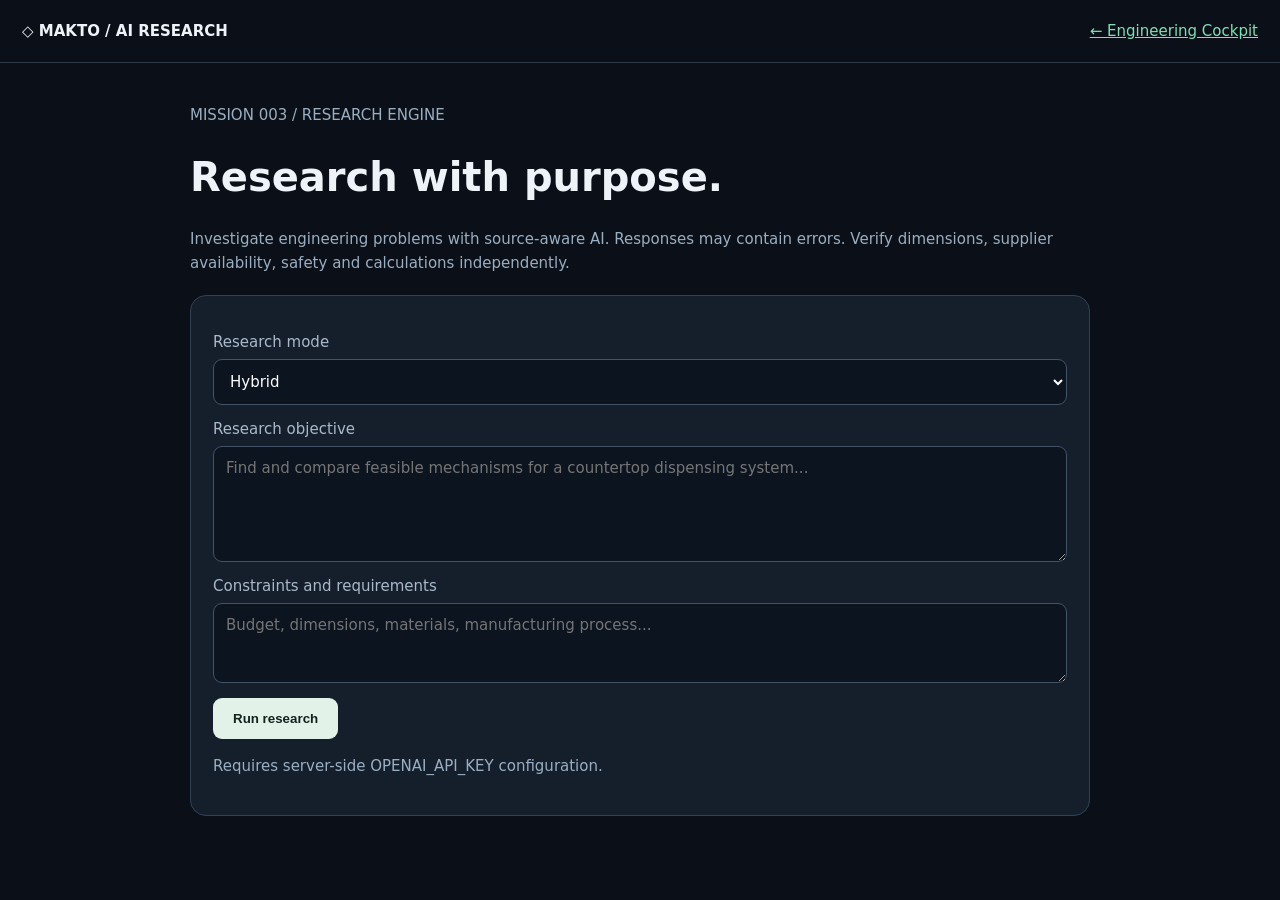
==== research.html @ 58c83138 "feat: add interactive AI research interface" ====
<!doctype html><html lang="en"><head><meta charset="utf-8"><meta name="viewport" content="width=device-width,initial-scale=1"><title>MAKTO AI Research</title><style>body{margin:0;background:#0b1018;color:#edf3f8;font:15px system-ui}header{padding:22px;border-bottom:1px solid #2c3949;display:flex;justify-content:space-between;gap:12px}main{max-width:900px;margin:40px auto;padding:0 20px}h1{font-size:40px}p{color:#9aaec2;line-height:1.6}form,.result{background:#151f2c;border:1px solid #324154;border-radius:16px;padding:22px;margin:20px 0}label{display:block;margin:15px 0;color:#a9b9c9}textarea,select{display:block;margin-top:8px;width:100%;box-sizing:border-box;padding:12px;background:#0c1420;color:white;border:1px solid #435267;border-radius:9px;font:inherit}button{background:#e2f2e9;color:#12231c;border:0;border-radius:9px;padding:13px 20px;font-weight:700;cursor:pointer}button:disabled{opacity:.5}a{color:#80deb3}.result{white-space:pre-wrap;overflow-wrap:anywhere;line-height:1.65}#sources{white-space:normal}</style></head><body><header><b>◇ MAKTO / AI RESEARCH</b><a href="engine.html">← Engineering Cockpit</a></header><main><p>MISSION 003 / RESEARCH ENGINE</p><h1>Research with purpose.</h1><p>Investigate engineering problems with source-aware AI. Responses may contain errors. Verify dimensions, supplier availability, safety and calculations independently.</p><form id="research"><label>Research mode<select id="mode"><option>Hybrid</option><option>Open exploration</option><option>Goal-directed</option></select></label><label>Research objective<textarea id="brief" rows="5" maxlength="6000" required placeholder="Find and compare feasible mechanisms for a countertop dispensing system..."></textarea></label><label>Constraints and requirements<textarea id="requirements" rows="3" maxlength="4000" placeholder="Budget, dimensions, materials, manufacturing process..."></textarea></label><button id="run" type="submit">Run research</button><p id="status">Requires server-side OPENAI_API_KEY configuration.</p></form><div id="result" class="result" hidden></div><div id="sources"></div></main><script>document.querySelector('#research').onsubmit=async e=>{e.preventDefault();const btn=document.querySelector('#run'),status=document.querySelector('#status'),result=document.querySelector('#result'),sources=document.querySelector('#sources');btn.disabled=true;status.textContent='Researching (up to 25 seconds)...';result.hidden=true;sources.replaceChildren();try{const response=await fetch('/api/research',{method:'POST',headers:{'Content-Type':'application/json'},body:JSON.stringify({mode:document.querySelector('#mode').value,brief:document.querySelector('#brief').value,requirements:document.querySelector('#requirements').value})});const data=await response.json();if(!response.ok)throw Error(data.error||'Request failed');result.textContent=data.answer;result.hidden=false;for(const c of data.citations||[]){try{const u=new URL(c.url);if(!['https:','http:'].includes(u.protocol))continue;const p=document.createElement('p'),a=document.createElement('a');a.href=u.href;a.target='_blank';a.rel='noopener noreferrer';a.textContent=c.title||u.hostname;p.append(a);sources.append(p)}catch{}}status.textContent='Research completed. Review all claims and citations.'}catch(err){status.textContent='Unable to run research: '+err.message}finally{btn.disabled=false}};</script></body></html>
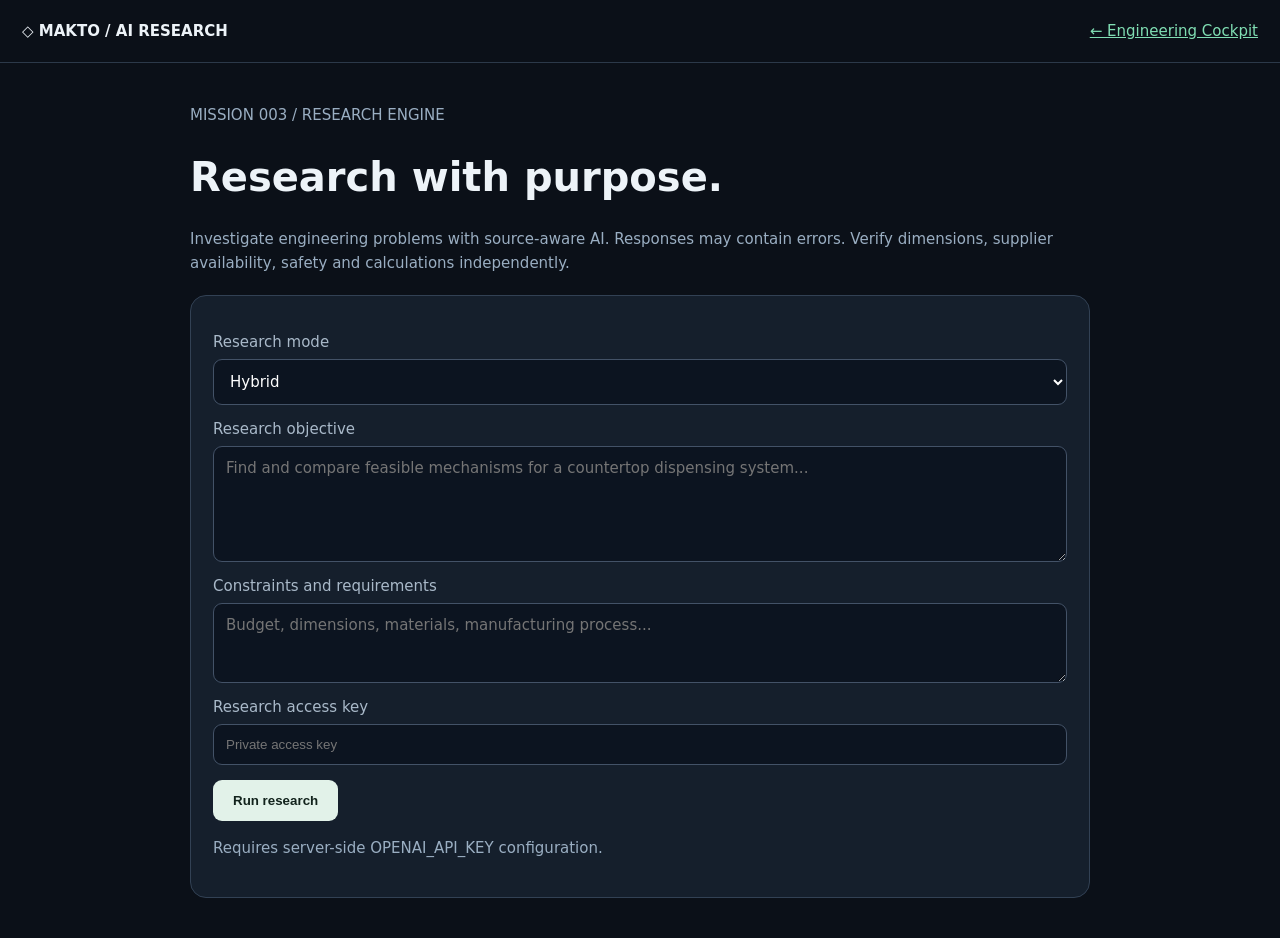
==== commit bcefa1ed: "security: add access key input without browser persistence" ====
--- a/research.html
+++ b/research.html
@@ -1 +1 @@
-<!doctype html><html lang="en"><head><meta charset="utf-8"><meta name="viewport" content="width=device-width,initial-scale=1"><title>MAKTO AI Research</title><style>body{margin:0;background:#0b1018;color:#edf3f8;font:15px system-ui}header{padding:22px;border-bottom:1px solid #2c3949;display:flex;justify-content:space-between;gap:12px}main{max-width:900px;margin:40px auto;padding:0 20px}h1{font-size:40px}p{color:#9aaec2;line-height:1.6}form,.result{background:#151f2c;border:1px solid #324154;border-radius:16px;padding:22px;margin:20px 0}label{display:block;margin:15px 0;color:#a9b9c9}textarea,select{display:block;margin-top:8px;width:100%;box-sizing:border-box;padding:12px;background:#0c1420;color:white;border:1px solid #435267;border-radius:9px;font:inherit}button{background:#e2f2e9;color:#12231c;border:0;border-radius:9px;padding:13px 20px;font-weight:700;cursor:pointer}button:disabled{opacity:.5}a{color:#80deb3}.result{white-space:pre-wrap;overflow-wrap:anywhere;line-height:1.65}#sources{white-space:normal}</style></head><body><header><b>◇ MAKTO / AI RESEARCH</b><a href="engine.html">← Engineering Cockpit</a></header><main><p>MISSION 003 / RESEARCH ENGINE</p><h1>Research with purpose.</h1><p>Investigate engineering problems with source-aware AI. Responses may contain errors. Verify dimensions, supplier availability, safety and calculations independently.</p><form id="research"><label>Research mode<select id="mode"><option>Hybrid</option><option>Open exploration</option><option>Goal-directed</option></select></label><label>Research objective<textarea id="brief" rows="5" maxlength="6000" required placeholder="Find and compare feasible mechanisms for a countertop dispensing system..."></textarea></label><label>Constraints and requirements<textarea id="requirements" rows="3" maxlength="4000" placeholder="Budget, dimensions, materials, manufacturing process..."></textarea></label><button id="run" type="submit">Run research</button><p id="status">Requires server-side OPENAI_API_KEY configuration.</p></form><div id="result" class="result" hidden></div><div id="sources"></div></main><script>document.querySelector('#research').onsubmit=async e=>{e.preventDefault();const btn=document.querySelector('#run'),status=document.querySelector('#status'),result=document.querySelector('#result'),sources=document.querySelector('#sources');btn.disabled=true;status.textContent='Researching (up to 25 seconds)...';result.hidden=true;sources.replaceChildren();try{const response=await fetch('/api/research',{method:'POST',headers:{'Content-Type':'application/json'},body:JSON.stringify({mode:document.querySelector('#mode').value,brief:document.querySelector('#brief').value,requirements:document.querySelector('#requirements').value})});const data=await response.json();if(!response.ok)throw Error(data.error||'Request failed');result.textContent=data.answer;result.hidden=false;for(const c of data.citations||[]){try{const u=new URL(c.url);if(!['https:','http:'].includes(u.protocol))continue;const p=document.createElement('p'),a=document.createElement('a');a.href=u.href;a.target='_blank';a.rel='noopener noreferrer';a.textContent=c.title||u.hostname;p.append(a);sources.append(p)}catch{}}status.textContent='Research completed. Review all claims and citations.'}catch(err){status.textContent='Unable to run research: '+err.message}finally{btn.disabled=false}};</script></body></html>+<!doctype html><html lang="en"><head><meta charset="utf-8"><meta name="viewport" content="width=device-width,initial-scale=1"><title>MAKTO AI Research</title><style>body{margin:0;background:#0b1018;color:#edf3f8;font:15px system-ui}header{padding:22px;border-bottom:1px solid #2c3949;display:flex;justify-content:space-between;gap:12px}main{max-width:900px;margin:40px auto;padding:0 20px}h1{font-size:40px}p{color:#9aaec2;line-height:1.6}form,.result{background:#151f2c;border:1px solid #324154;border-radius:16px;padding:22px;margin:20px 0}label{display:block;margin:15px 0;color:#a9b9c9}textarea,select{display:block;margin-top:8px;width:100%;box-sizing:border-box;padding:12px;background:#0c1420;color:white;border:1px solid #435267;border-radius:9px;font:inherit}button{background:#e2f2e9;color:#12231c;border:0;border-radius:9px;padding:13px 20px;font-weight:700;cursor:pointer}button:disabled{opacity:.5}a{color:#80deb3}.result{white-space:pre-wrap;overflow-wrap:anywhere;line-height:1.65}#sources{white-space:normal}</style></head><body><header><b>◇ MAKTO / AI RESEARCH</b><a href="engine.html">← Engineering Cockpit</a></header><main><p>MISSION 003 / RESEARCH ENGINE</p><h1>Research with purpose.</h1><p>Investigate engineering problems with source-aware AI. Responses may contain errors. Verify dimensions, supplier availability, safety and calculations independently.</p><form id="research"><label>Research mode<select id="mode"><option>Hybrid</option><option>Open exploration</option><option>Goal-directed</option></select></label><label>Research objective<textarea id="brief" rows="5" maxlength="6000" required placeholder="Find and compare feasible mechanisms for a countertop dispensing system..."></textarea></label><label>Constraints and requirements<textarea id="requirements" rows="3" maxlength="4000" placeholder="Budget, dimensions, materials, manufacturing process..."></textarea></label><label>Research access key<input id="access" type="password" autocomplete="off" placeholder="Private access key" style="display:block;margin-top:8px;width:100%;box-sizing:border-box;padding:12px;background:#0c1420;color:white;border:1px solid #435267;border-radius:9px"></label><button id="run" type="submit">Run research</button><p id="status">Requires server-side OPENAI_API_KEY configuration.</p></form><div id="result" class="result" hidden></div><div id="sources"></div></main><script>document.querySelector('#research').onsubmit=async e=>{e.preventDefault();const btn=document.querySelector('#run'),status=document.querySelector('#status'),result=document.querySelector('#result'),sources=document.querySelector('#sources');btn.disabled=true;status.textContent='Researching (up to 25 seconds)...';result.hidden=true;sources.replaceChildren();try{const response=await fetch('/api/research',{method:'POST',headers:{'Content-Type':'application/json','x-makto-access-key':document.querySelector('#access').value},body:JSON.stringify({mode:document.querySelector('#mode').value,brief:document.querySelector('#brief').value,requirements:document.querySelector('#requirements').value})});const data=await response.json();if(!response.ok)throw Error(data.error||'Request failed');result.textContent=data.answer;result.hidden=false;for(const c of data.citations||[]){try{const u=new URL(c.url);if(!['https:','http:'].includes(u.protocol))continue;const p=document.createElement('p'),a=document.createElement('a');a.href=u.href;a.target='_blank';a.rel='noopener noreferrer';a.textContent=c.title||u.hostname;p.append(a);sources.append(p)}catch{}}status.textContent='Research completed. Review all claims and citations.'}catch(err){status.textContent='Unable to run research: '+err.message}finally{btn.disabled=false}};</script></body></html>
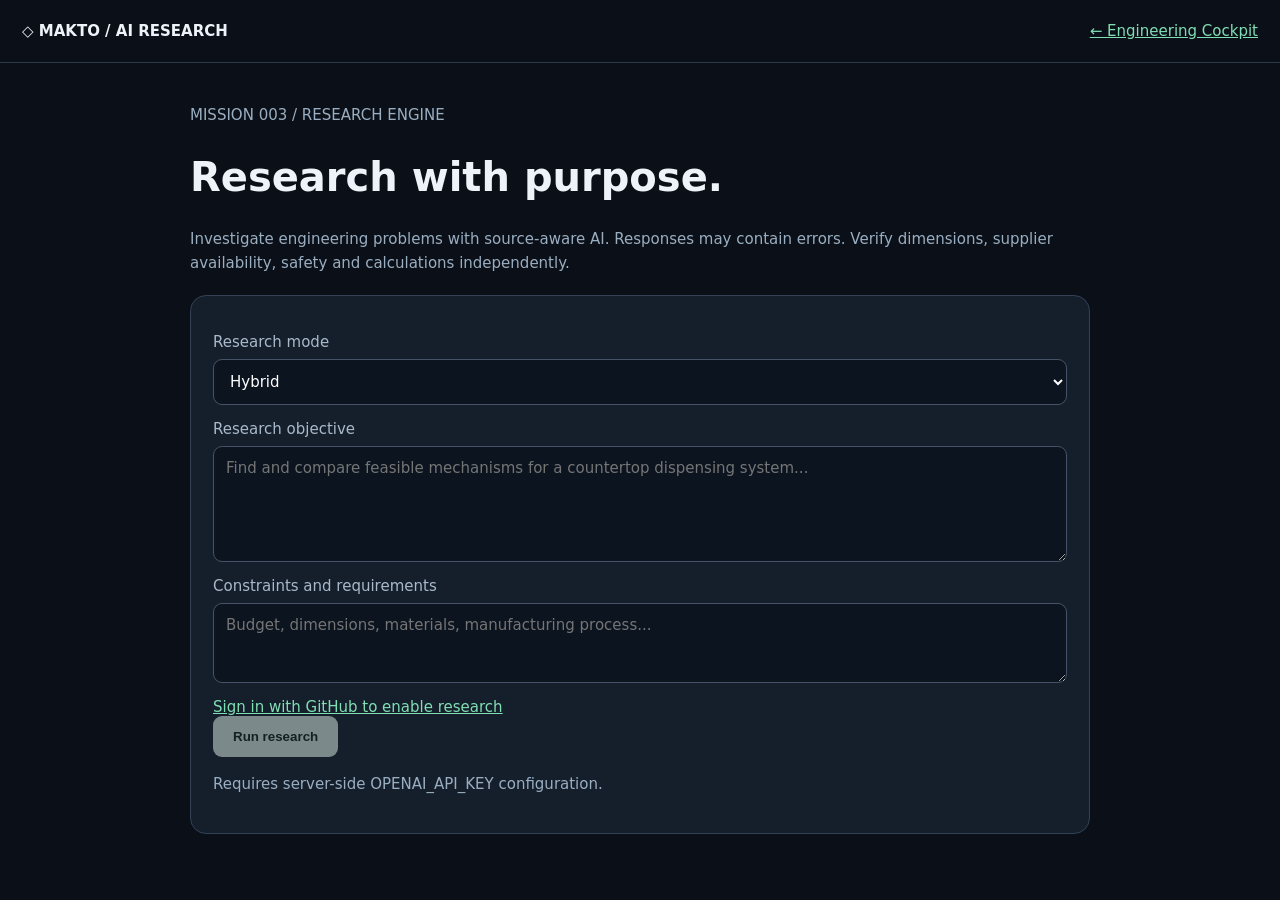
==== commit 5a9fd000: "feat(auth): replace manual access key with GitHub sign-in" ====
--- a/research.html
+++ b/research.html
@@ -1 +1 @@
-<!doctype html><html lang="en"><head><meta charset="utf-8"><meta name="viewport" content="width=device-width,initial-scale=1"><title>MAKTO AI Research</title><style>body{margin:0;background:#0b1018;color:#edf3f8;font:15px system-ui}header{padding:22px;border-bottom:1px solid #2c3949;display:flex;justify-content:space-between;gap:12px}main{max-width:900px;margin:40px auto;padding:0 20px}h1{font-size:40px}p{color:#9aaec2;line-height:1.6}form,.result{background:#151f2c;border:1px solid #324154;border-radius:16px;padding:22px;margin:20px 0}label{display:block;margin:15px 0;color:#a9b9c9}textarea,select{display:block;margin-top:8px;width:100%;box-sizing:border-box;padding:12px;background:#0c1420;color:white;border:1px solid #435267;border-radius:9px;font:inherit}button{background:#e2f2e9;color:#12231c;border:0;border-radius:9px;padding:13px 20px;font-weight:700;cursor:pointer}button:disabled{opacity:.5}a{color:#80deb3}.result{white-space:pre-wrap;overflow-wrap:anywhere;line-height:1.65}#sources{white-space:normal}</style></head><body><header><b>◇ MAKTO / AI RESEARCH</b><a href="engine.html">← Engineering Cockpit</a></header><main><p>MISSION 003 / RESEARCH ENGINE</p><h1>Research with purpose.</h1><p>Investigate engineering problems with source-aware AI. Responses may contain errors. Verify dimensions, supplier availability, safety and calculations independently.</p><form id="research"><label>Research mode<select id="mode"><option>Hybrid</option><option>Open exploration</option><option>Goal-directed</option></select></label><label>Research objective<textarea id="brief" rows="5" maxlength="6000" required placeholder="Find and compare feasible mechanisms for a countertop dispensing system..."></textarea></label><label>Constraints and requirements<textarea id="requirements" rows="3" maxlength="4000" placeholder="Budget, dimensions, materials, manufacturing process..."></textarea></label><label>Research access key<input id="access" type="password" autocomplete="off" placeholder="Private access key" style="display:block;margin-top:8px;width:100%;box-sizing:border-box;padding:12px;background:#0c1420;color:white;border:1px solid #435267;border-radius:9px"></label><button id="run" type="submit">Run research</button><p id="status">Requires server-side OPENAI_API_KEY configuration.</p></form><div id="result" class="result" hidden></div><div id="sources"></div></main><script>document.querySelector('#research').onsubmit=async e=>{e.preventDefault();const btn=document.querySelector('#run'),status=document.querySelector('#status'),result=document.querySelector('#result'),sources=document.querySelector('#sources');btn.disabled=true;status.textContent='Researching (up to 25 seconds)...';result.hidden=true;sources.replaceChildren();try{const response=await fetch('/api/research',{method:'POST',headers:{'Content-Type':'application/json','x-makto-access-key':document.querySelector('#access').value},body:JSON.stringify({mode:document.querySelector('#mode').value,brief:document.querySelector('#brief').value,requirements:document.querySelector('#requirements').value})});const data=await response.json();if(!response.ok)throw Error(data.error||'Request failed');result.textContent=data.answer;result.hidden=false;for(const c of data.citations||[]){try{const u=new URL(c.url);if(!['https:','http:'].includes(u.protocol))continue;const p=document.createElement('p'),a=document.createElement('a');a.href=u.href;a.target='_blank';a.rel='noopener noreferrer';a.textContent=c.title||u.hostname;p.append(a);sources.append(p)}catch{}}status.textContent='Research completed. Review all claims and citations.'}catch(err){status.textContent='Unable to run research: '+err.message}finally{btn.disabled=false}};</script></body></html>+<!doctype html><html lang="en"><head><meta charset="utf-8"><meta name="viewport" content="width=device-width,initial-scale=1"><title>MAKTO AI Research</title><style>body{margin:0;background:#0b1018;color:#edf3f8;font:15px system-ui}header{padding:22px;border-bottom:1px solid #2c3949;display:flex;justify-content:space-between;gap:12px}main{max-width:900px;margin:40px auto;padding:0 20px}h1{font-size:40px}p{color:#9aaec2;line-height:1.6}form,.result{background:#151f2c;border:1px solid #324154;border-radius:16px;padding:22px;margin:20px 0}label{display:block;margin:15px 0;color:#a9b9c9}textarea,select{display:block;margin-top:8px;width:100%;box-sizing:border-box;padding:12px;background:#0c1420;color:white;border:1px solid #435267;border-radius:9px;font:inherit}button{background:#e2f2e9;color:#12231c;border:0;border-radius:9px;padding:13px 20px;font-weight:700;cursor:pointer}button:disabled{opacity:.5}a{color:#80deb3}.result{white-space:pre-wrap;overflow-wrap:anywhere;line-height:1.65}#sources{white-space:normal}</style></head><body><header><b>◇ MAKTO / AI RESEARCH</b><a href="engine.html">← Engineering Cockpit</a></header><main><p>MISSION 003 / RESEARCH ENGINE</p><h1>Research with purpose.</h1><p>Investigate engineering problems with source-aware AI. Responses may contain errors. Verify dimensions, supplier availability, safety and calculations independently.</p><form id="research"><label>Research mode<select id="mode"><option>Hybrid</option><option>Open exploration</option><option>Goal-directed</option></select></label><label>Research objective<textarea id="brief" rows="5" maxlength="6000" required placeholder="Find and compare feasible mechanisms for a countertop dispensing system..."></textarea></label><label>Constraints and requirements<textarea id="requirements" rows="3" maxlength="4000" placeholder="Budget, dimensions, materials, manufacturing process..."></textarea></label><div id="auth"><a href="/api/auth/start">Sign in with GitHub to enable research</a></div><button id="run" type="submit">Run research</button><p id="status">Requires server-side OPENAI_API_KEY configuration.</p></form><div id="result" class="result" hidden></div><div id="sources"></div></main><script>fetch('/api/auth/me').then(r=>r.json()).then(u=>{if(u.authenticated){document.querySelector('#auth').textContent='Signed in as '+u.login}else{document.querySelector('#run').disabled=true}}).catch(()=>{document.querySelector('#run').disabled=true});document.querySelector('#research').onsubmit=async e=>{e.preventDefault();const btn=document.querySelector('#run'),status=document.querySelector('#status'),result=document.querySelector('#result'),sources=document.querySelector('#sources');btn.disabled=true;status.textContent='Researching (up to 25 seconds)...';result.hidden=true;sources.replaceChildren();try{const response=await fetch('/api/research',{method:'POST',headers:{'Content-Type':'application/json','Accept':'application/json'},body:JSON.stringify({mode:document.querySelector('#mode').value,brief:document.querySelector('#brief').value,requirements:document.querySelector('#requirements').value})});const data=await response.json();if(!response.ok)throw Error(data.error||'Request failed');result.textContent=data.answer;result.hidden=false;for(const c of data.citations||[]){try{const u=new URL(c.url);if(!['https:','http:'].includes(u.protocol))continue;const p=document.createElement('p'),a=document.createElement('a');a.href=u.href;a.target='_blank';a.rel='noopener noreferrer';a.textContent=c.title||u.hostname;p.append(a);sources.append(p)}catch{}}status.textContent='Research completed. Review all claims and citations.'}catch(err){status.textContent='Unable to run research: '+err.message}finally{btn.disabled=false}};</script></body></html>
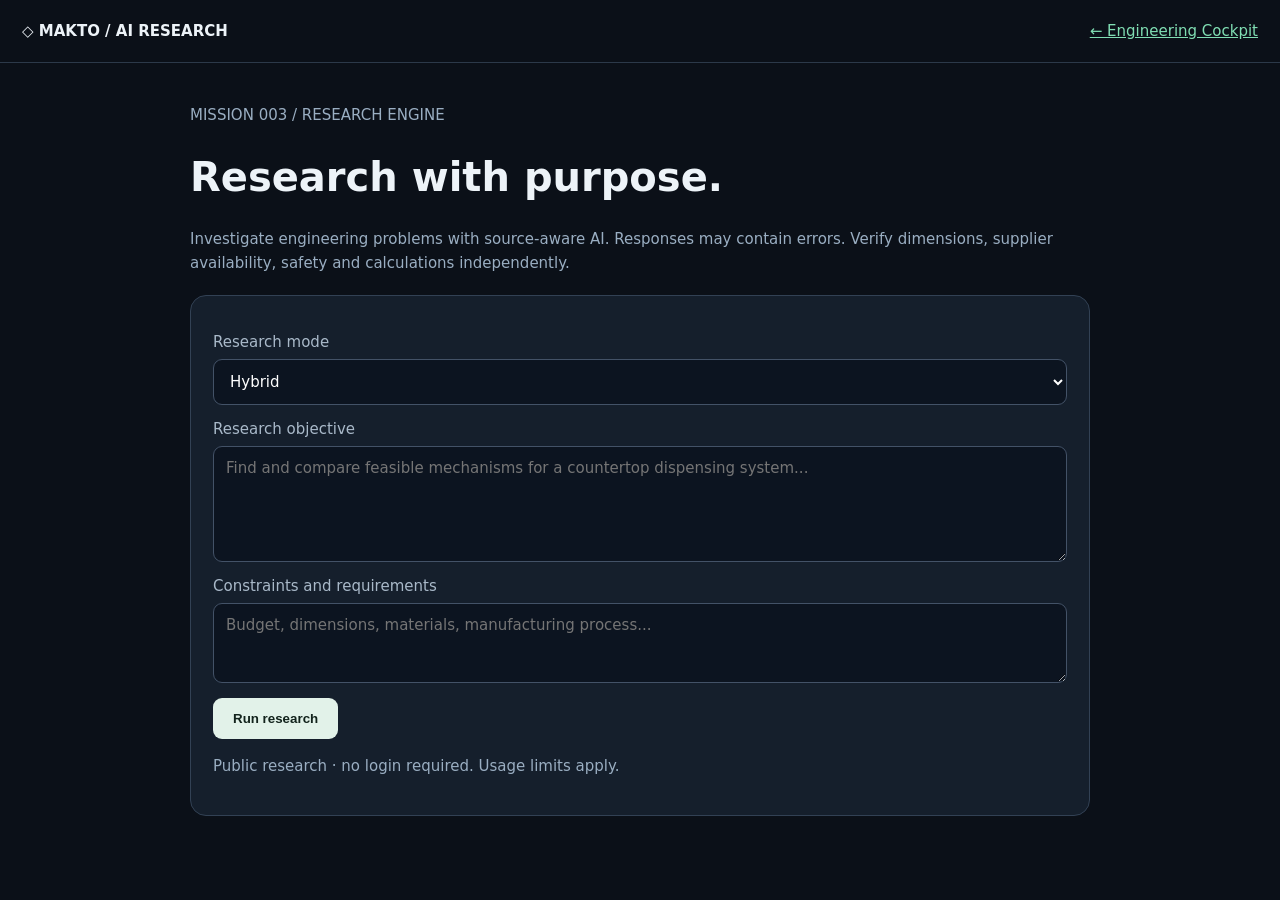
==== commit 3448140f: "feat: remove access key field for public research" ====
--- a/research.html
+++ b/research.html
@@ -1 +1 @@
-<!doctype html><html lang="en"><head><meta charset="utf-8"><meta name="viewport" content="width=device-width,initial-scale=1"><title>MAKTO AI Research</title><style>body{margin:0;background:#0b1018;color:#edf3f8;font:15px system-ui}header{padding:22px;border-bottom:1px solid #2c3949;display:flex;justify-content:space-between;gap:12px}main{max-width:900px;margin:40px auto;padding:0 20px}h1{font-size:40px}p{color:#9aaec2;line-height:1.6}form,.result{background:#151f2c;border:1px solid #324154;border-radius:16px;padding:22px;margin:20px 0}label{display:block;margin:15px 0;color:#a9b9c9}textarea,select{display:block;margin-top:8px;width:100%;box-sizing:border-box;padding:12px;background:#0c1420;color:white;border:1px solid #435267;border-radius:9px;font:inherit}button{background:#e2f2e9;color:#12231c;border:0;border-radius:9px;padding:13px 20px;font-weight:700;cursor:pointer}button:disabled{opacity:.5}a{color:#80deb3}.result{white-space:pre-wrap;overflow-wrap:anywhere;line-height:1.65}#sources{white-space:normal}</style></head><body><header><b>◇ MAKTO / AI RESEARCH</b><a href="engine.html">← Engineering Cockpit</a></header><main><p>MISSION 003 / RESEARCH ENGINE</p><h1>Research with purpose.</h1><p>Investigate engineering problems with source-aware AI. Responses may contain errors. Verify dimensions, supplier availability, safety and calculations independently.</p><form id="research"><label>Research mode<select id="mode"><option>Hybrid</option><option>Open exploration</option><option>Goal-directed</option></select></label><label>Research objective<textarea id="brief" rows="5" maxlength="6000" required placeholder="Find and compare feasible mechanisms for a countertop dispensing system..."></textarea></label><label>Constraints and requirements<textarea id="requirements" rows="3" maxlength="4000" placeholder="Budget, dimensions, materials, manufacturing process..."></textarea></label><div id="auth"><a href="/api/auth/start">Sign in with GitHub to enable research</a></div><button id="run" type="submit">Run research</button><p id="status">Requires server-side OPENAI_API_KEY configuration.</p></form><div id="result" class="result" hidden></div><div id="sources"></div></main><script>fetch('/api/auth/me').then(r=>r.json()).then(u=>{if(u.authenticated){document.querySelector('#auth').textContent='Signed in as '+u.login}else{document.querySelector('#run').disabled=true}}).catch(()=>{document.querySelector('#run').disabled=true});document.querySelector('#research').onsubmit=async e=>{e.preventDefault();const btn=document.querySelector('#run'),status=document.querySelector('#status'),result=document.querySelector('#result'),sources=document.querySelector('#sources');btn.disabled=true;status.textContent='Researching (up to 25 seconds)...';result.hidden=true;sources.replaceChildren();try{const response=await fetch('/api/research',{method:'POST',headers:{'Content-Type':'application/json','Accept':'application/json'},body:JSON.stringify({mode:document.querySelector('#mode').value,brief:document.querySelector('#brief').value,requirements:document.querySelector('#requirements').value})});const data=await response.json();if(!response.ok)throw Error(data.error||'Request failed');result.textContent=data.answer;result.hidden=false;for(const c of data.citations||[]){try{const u=new URL(c.url);if(!['https:','http:'].includes(u.protocol))continue;const p=document.createElement('p'),a=document.createElement('a');a.href=u.href;a.target='_blank';a.rel='noopener noreferrer';a.textContent=c.title||u.hostname;p.append(a);sources.append(p)}catch{}}status.textContent='Research completed. Review all claims and citations.'}catch(err){status.textContent='Unable to run research: '+err.message}finally{btn.disabled=false}};</script></body></html>+<!doctype html><html lang="en"><head><meta charset="utf-8"><meta name="viewport" content="width=device-width,initial-scale=1"><title>MAKTO AI Research</title><style>body{margin:0;background:#0b1018;color:#edf3f8;font:15px system-ui}header{padding:22px;border-bottom:1px solid #2c3949;display:flex;justify-content:space-between;gap:12px}main{max-width:900px;margin:40px auto;padding:0 20px}h1{font-size:40px}p{color:#9aaec2;line-height:1.6}form,.result{background:#151f2c;border:1px solid #324154;border-radius:16px;padding:22px;margin:20px 0}label{display:block;margin:15px 0;color:#a9b9c9}textarea,select{display:block;margin-top:8px;width:100%;box-sizing:border-box;padding:12px;background:#0c1420;color:white;border:1px solid #435267;border-radius:9px;font:inherit}button{background:#e2f2e9;color:#12231c;border:0;border-radius:9px;padding:13px 20px;font-weight:700;cursor:pointer}button:disabled{opacity:.5}a{color:#80deb3}.result{white-space:pre-wrap;overflow-wrap:anywhere;line-height:1.65}#sources{white-space:normal}</style></head><body><header><b>◇ MAKTO / AI RESEARCH</b><a href="engine.html">← Engineering Cockpit</a></header><main><p>MISSION 003 / RESEARCH ENGINE</p><h1>Research with purpose.</h1><p>Investigate engineering problems with source-aware AI. Responses may contain errors. Verify dimensions, supplier availability, safety and calculations independently.</p><form id="research"><label>Research mode<select id="mode"><option>Hybrid</option><option>Open exploration</option><option>Goal-directed</option></select></label><label>Research objective<textarea id="brief" rows="5" maxlength="6000" required placeholder="Find and compare feasible mechanisms for a countertop dispensing system..."></textarea></label><label>Constraints and requirements<textarea id="requirements" rows="3" maxlength="4000" placeholder="Budget, dimensions, materials, manufacturing process..."></textarea></label><button id="run" type="submit">Run research</button><p id="status">Public research · no login required. Usage limits apply.</p></form><div id="result" class="result" hidden></div><div id="sources"></div></main><script>document.querySelector('#research').onsubmit=async e=>{e.preventDefault();const btn=document.querySelector('#run'),status=document.querySelector('#status'),result=document.querySelector('#result'),sources=document.querySelector('#sources');btn.disabled=true;status.textContent='Researching (up to 25 seconds)...';result.hidden=true;sources.replaceChildren();try{const response=await fetch('/api/research',{method:'POST',headers:{'Content-Type':'application/json'},body:JSON.stringify({mode:document.querySelector('#mode').value,brief:document.querySelector('#brief').value,requirements:document.querySelector('#requirements').value})});const data=await response.json();if(!response.ok)throw Error(data.error||'Request failed');result.textContent=data.answer;result.hidden=false;for(const c of data.citations||[]){try{const u=new URL(c.url);if(!['https:','http:'].includes(u.protocol))continue;const p=document.createElement('p'),a=document.createElement('a');a.href=u.href;a.target='_blank';a.rel='noopener noreferrer';a.textContent=c.title||u.hostname;p.append(a);sources.append(p)}catch{}}status.textContent='Research completed. Review all claims and citations.'}catch(err){status.textContent='Unable to run research: '+err.message}finally{btn.disabled=false}};</script></body></html>
